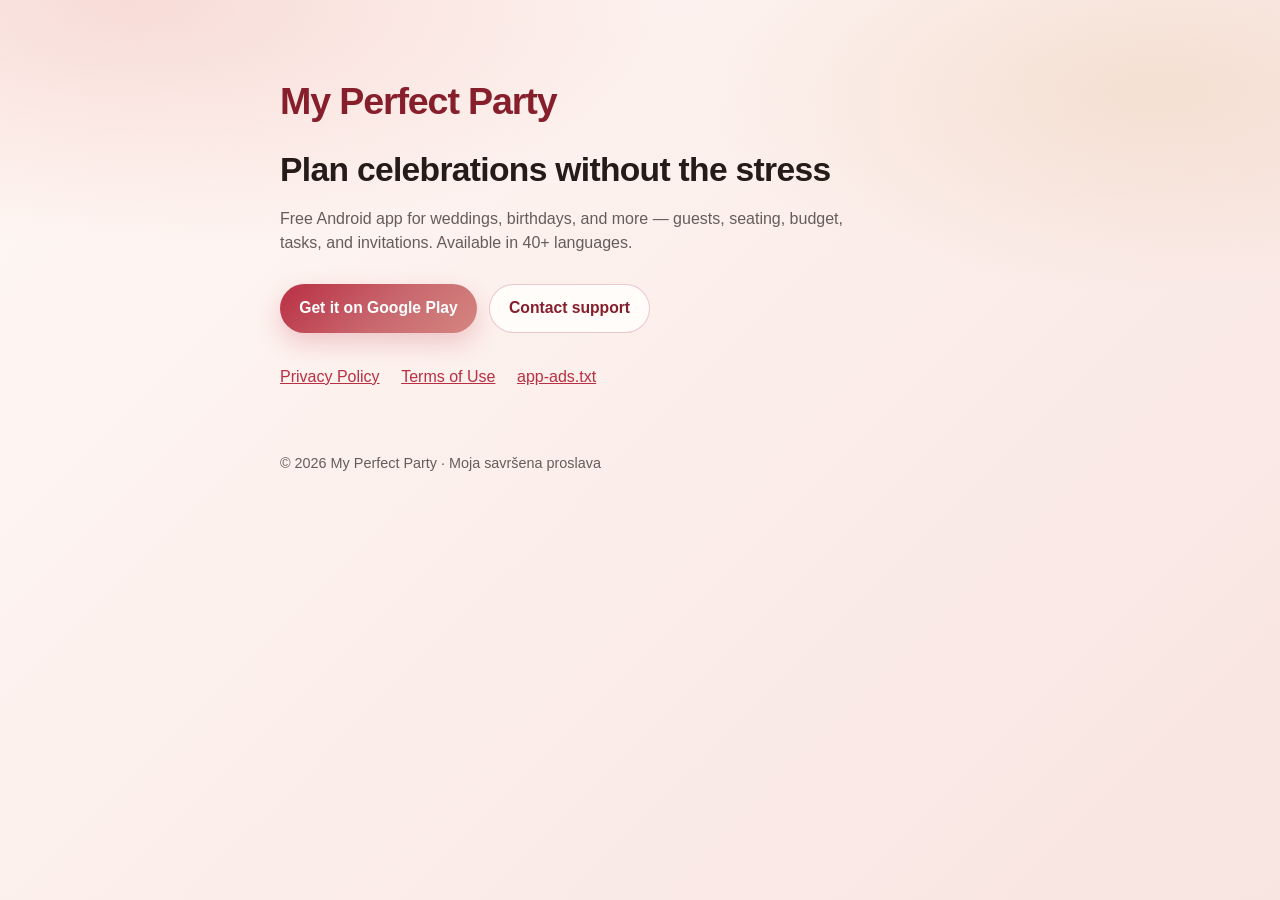
==== index.html @ f5e7899d "first commit" ====
<!DOCTYPE html>
<html lang="en">
  <head>
    <meta charset="utf-8" />
    <meta name="viewport" content="width=device-width, initial-scale=1" />
    <title>My Perfect Party</title>
    <meta
      name="description"
      content="My Perfect Party — free wedding, birthday, and celebration planner for Android."
    />
    <link rel="stylesheet" href="styles.css" />
  </head>
  <body>
    <div class="bg" aria-hidden="true"></div>
    <main class="shell">
      <p class="brand">My Perfect Party</p>
      <h1>Plan celebrations without the stress</h1>
      <p class="lead">
        Free Android app for weddings, birthdays, and more — guests, seating, budget,
        tasks, and invitations. Available in 40+ languages.
      </p>
      <div class="actions">
        <a
          class="btn primary"
          href="https://play.google.com/store/apps/details?id=com.mojasavrsenaproslava.app"
          rel="noopener noreferrer"
          >Get it on Google Play</a
        >
        <a class="btn ghost" href="mailto:mojasavrsenaproslava@gmail.com">Contact support</a>
      </div>
      <nav class="links" aria-label="Legal">
        <a href="privacy.html">Privacy Policy</a>
        <a href="terms.html">Terms of Use</a>
        <a href="app-ads.txt">app-ads.txt</a>
      </nav>
    </main>
    <footer>
      <p>© <span id="year"></span> My Perfect Party · Moja savršena proslava</p>
    </footer>
    <script>
      document.getElementById('year').textContent = String(new Date().getFullYear());
    </script>
  </body>
</html>
---- styles.css ----
:root {
  --primary: #c9686f;
  --primary-dark: #b92f43;
  --burgundy: #861e2b;
  --soft-rose: #d48680;
  --blush: #f2c5c1;
  --soft-pink: #f8e4e1;
  --background: #fff8f4;
  --surface: #fffcfa;
  --text: #251b19;
  --text-secondary: #655d59;
  --gold: #d5a36a;
}

* {
  box-sizing: border-box;
}

html,
body {
  margin: 0;
  min-height: 100%;
}

body {
  font-family: "Segoe UI", "Helvetica Neue", Arial, sans-serif;
  color: var(--text);
  background: var(--background);
  line-height: 1.55;
}

.bg {
  position: fixed;
  inset: 0;
  z-index: -1;
  background:
    radial-gradient(ellipse 80% 50% at 10% 0%, rgba(242, 197, 193, 0.55), transparent 55%),
    radial-gradient(ellipse 70% 45% at 90% 10%, rgba(213, 163, 106, 0.18), transparent 50%),
    linear-gradient(135deg, #fff8f4 0%, #f8e4e1 100%);
}

.shell {
  width: min(720px, calc(100% - 2rem));
  margin: 0 auto;
  padding: 4.5rem 0 3rem;
}

.shell.doc {
  padding-top: 2.5rem;
  padding-bottom: 4rem;
}

.brand {
  margin: 0 0 1.25rem;
  font-size: clamp(1.75rem, 4vw, 2.35rem);
  font-weight: 700;
  letter-spacing: -0.03em;
  color: var(--burgundy);
}

.brand a {
  color: inherit;
  text-decoration: none;
}

h1 {
  margin: 0 0 1rem;
  font-size: clamp(1.55rem, 3.5vw, 2.1rem);
  line-height: 1.2;
  letter-spacing: -0.02em;
  color: var(--text);
  font-weight: 650;
}

h2 {
  margin: 1.75rem 0 0.5rem;
  font-size: 1.1rem;
  color: var(--burgundy);
}

.lead,
.doc p,
.meta {
  color: var(--text-secondary);
  max-width: 38rem;
}

.meta {
  margin-top: -0.35rem;
  font-size: 0.92rem;
}

.actions {
  display: flex;
  flex-wrap: wrap;
  gap: 0.75rem;
  margin: 1.75rem 0 2rem;
}

.btn {
  display: inline-flex;
  align-items: center;
  justify-content: center;
  min-height: 2.85rem;
  padding: 0.7rem 1.2rem;
  border-radius: 999px;
  text-decoration: none;
  font-weight: 600;
  font-size: 0.98rem;
}

.btn.primary {
  color: #fff;
  background: linear-gradient(135deg, #b92f43 0%, #c9686f 55%, #d48680 100%);
  box-shadow: 0 10px 24px rgba(185, 47, 67, 0.22);
}

.btn.ghost {
  color: var(--burgundy);
  background: var(--surface);
  border: 1px solid rgba(201, 104, 111, 0.35);
}

.links {
  display: flex;
  flex-wrap: wrap;
  gap: 1rem 1.35rem;
}

.links a,
.doc a,
.back a {
  color: var(--primary-dark);
}

footer {
  width: min(720px, calc(100% - 2rem));
  margin: 0 auto 2rem;
  color: var(--text-secondary);
  font-size: 0.9rem;
}

.back {
  margin-top: 2.5rem;
}
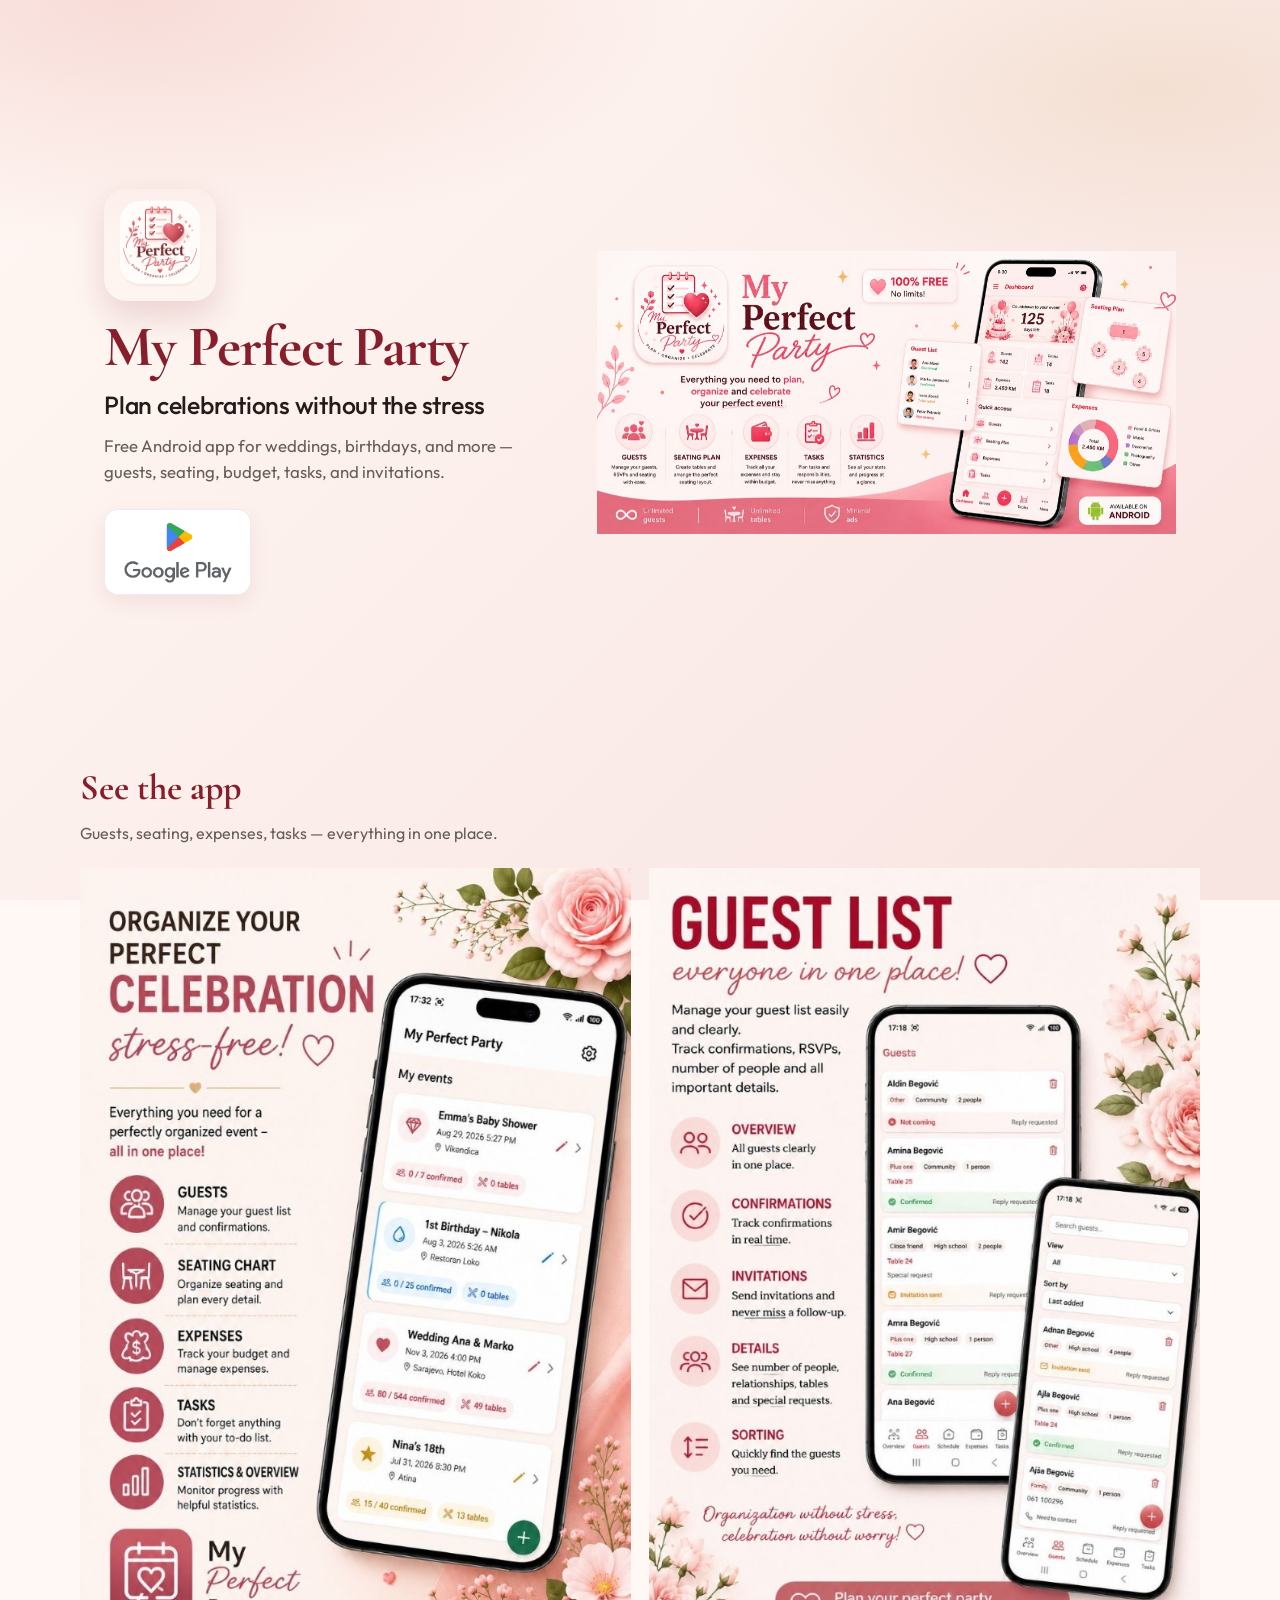
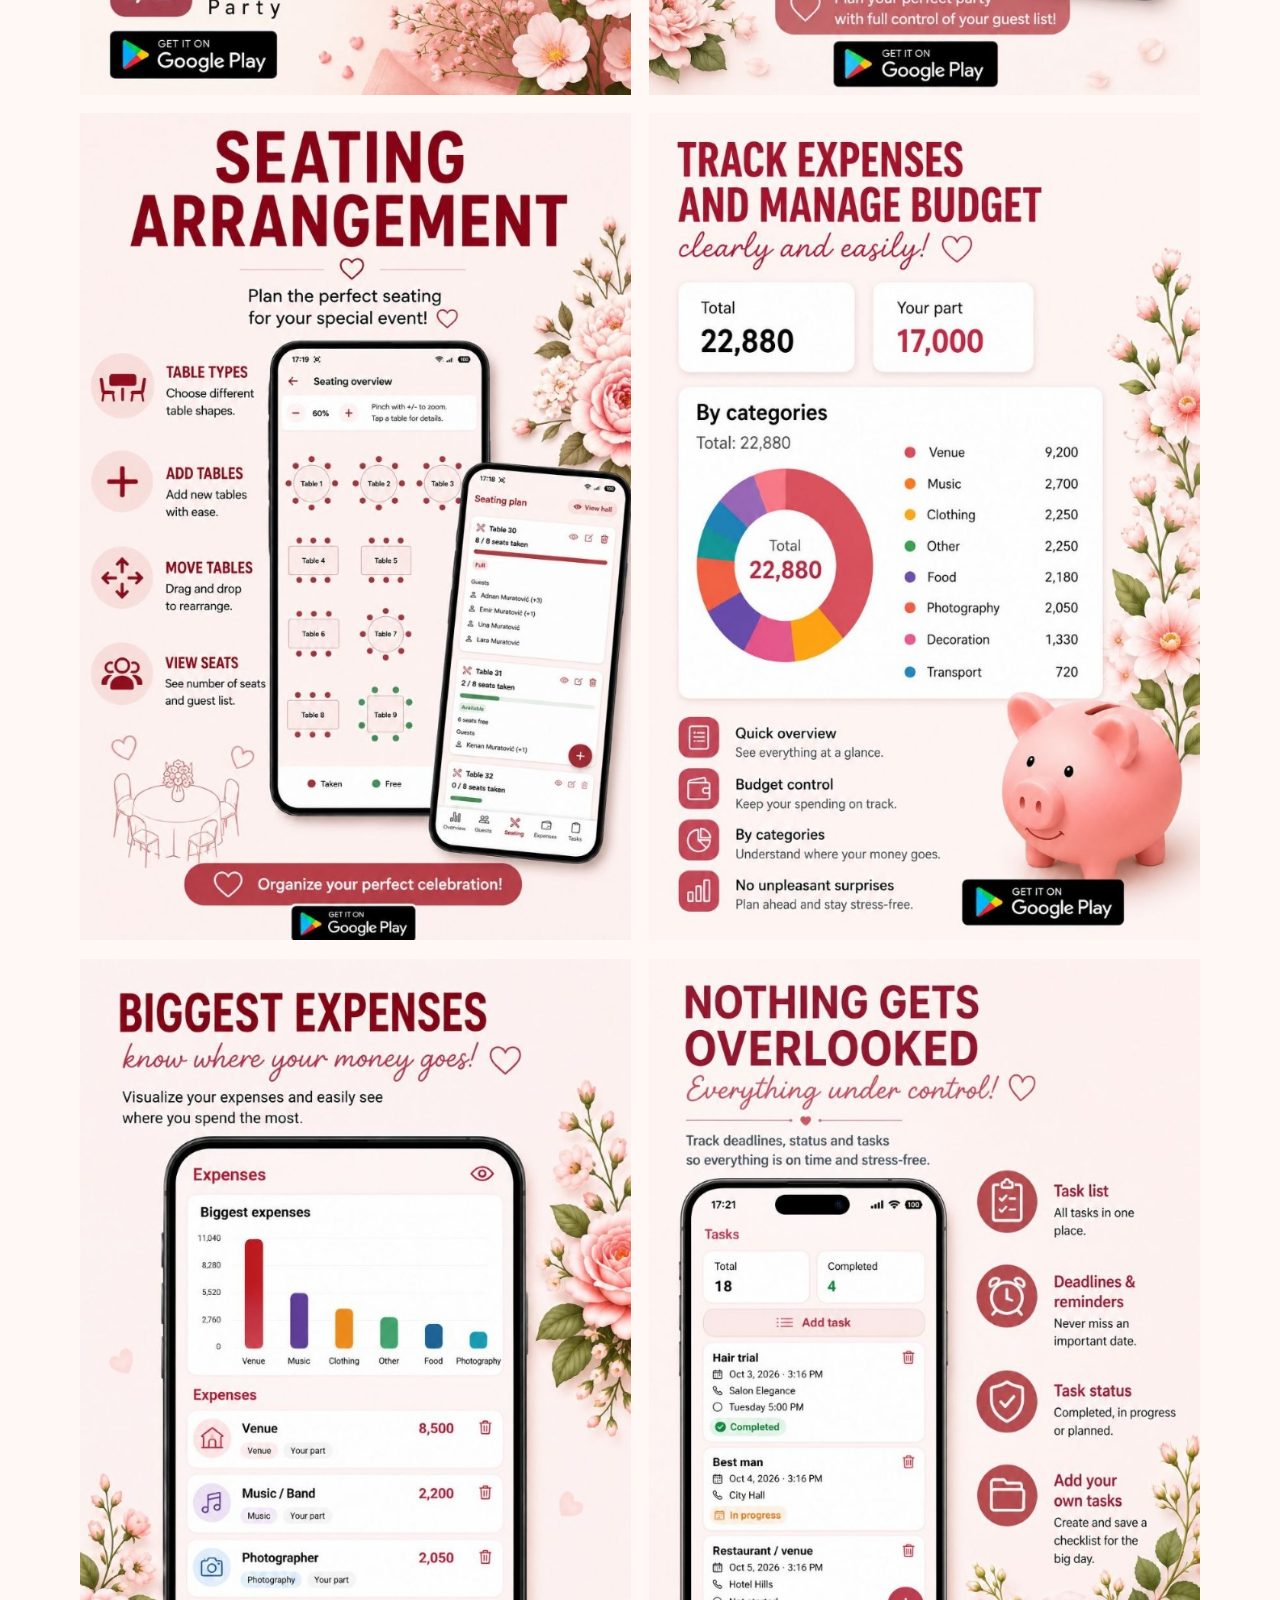
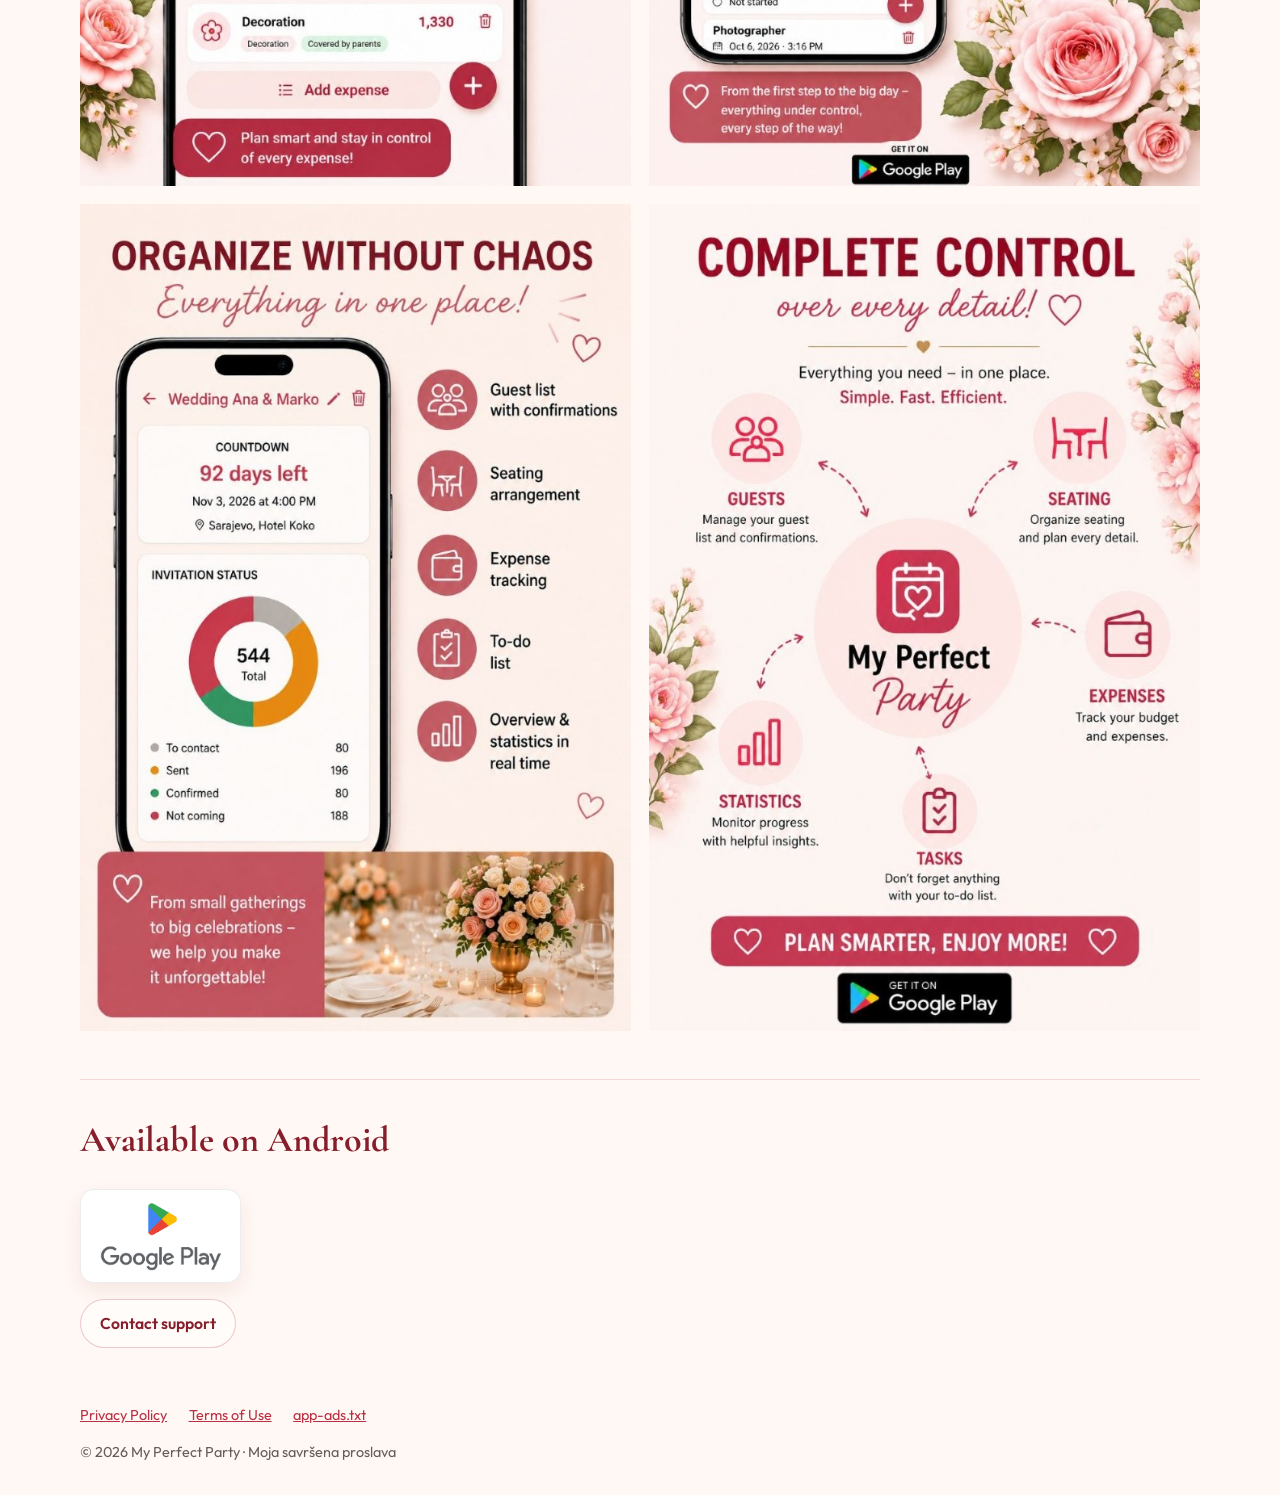
==== commit c0e720fb: "my perfect party" ====
--- a/index.html
+++ b/index.html
@@ -6,37 +6,146 @@
     <title>My Perfect Party</title>
     <meta
       name="description"
-      content="My Perfect Party — free wedding, birthday, and celebration planner for Android."
+      content="My Perfect Party — free wedding, birthday, and celebration planner for Android. Guests, seating, budget, tasks, and more."
+    />
+    <link rel="icon" href="images/app-icon.png" type="image/png" />
+    <link rel="apple-touch-icon" href="images/app-icon.png" />
+    <link rel="preconnect" href="https://fonts.googleapis.com" />
+    <link rel="preconnect" href="https://fonts.gstatic.com" crossorigin />
+    <link
+      href="https://fonts.googleapis.com/css2?family=Cormorant+Garamond:wght@600;700&family=Outfit:wght@400;500;600&display=swap"
+      rel="stylesheet"
     />
     <link rel="stylesheet" href="styles.css" />
   </head>
   <body>
     <div class="bg" aria-hidden="true"></div>
-    <main class="shell">
-      <p class="brand">My Perfect Party</p>
-      <h1>Plan celebrations without the stress</h1>
-      <p class="lead">
-        Free Android app for weddings, birthdays, and more — guests, seating, budget,
-        tasks, and invitations. Available in 40+ languages.
-      </p>
-      <div class="actions">
+
+    <header class="hero">
+      <div class="hero-copy">
+        <img
+          class="app-icon"
+          src="images/app-icon.png"
+          width="112"
+          height="112"
+          alt="My Perfect Party app icon"
+        />
+        <p class="brand">My Perfect Party</p>
+        <h1>Plan celebrations without the stress</h1>
+        <p class="lead">
+          Free Android app for weddings, birthdays, and more — guests, seating,
+          budget, tasks, and invitations.
+        </p>
         <a
-          class="btn primary"
+          class="play-badge"
           href="https://play.google.com/store/apps/details?id=com.mojasavrsenaproslava.app"
           rel="noopener noreferrer"
-          >Get it on Google Play</a
+          aria-label="Get My Perfect Party on Google Play"
         >
+          <img src="images/google-play.png" alt="Google Play" />
+        </a>
+      </div>
+      <a
+        class="hero-visual"
+        href="https://play.google.com/store/apps/details?id=com.mojasavrsenaproslava.app"
+        rel="noopener noreferrer"
+      >
+        <img
+          src="images/promo-hero.png"
+          alt="My Perfect Party — plan, organize, and celebrate your perfect event"
+        />
+      </a>
+    </header>
+
+    <main>
+      <section class="gallery" aria-labelledby="preview-heading">
+        <div class="gallery-intro">
+          <h2 id="preview-heading">See the app</h2>
+          <p>Guests, seating, expenses, tasks — everything in one place.</p>
+        </div>
+        <div class="gallery-grid">
+          <a
+            class="shot"
+            href="https://play.google.com/store/apps/details?id=com.mojasavrsenaproslava.app"
+            rel="noopener noreferrer"
+          >
+            <img src="images/promo-events.png" alt="Organize your perfect celebration" loading="lazy" />
+          </a>
+          <a
+            class="shot"
+            href="https://play.google.com/store/apps/details?id=com.mojasavrsenaproslava.app"
+            rel="noopener noreferrer"
+          >
+            <img src="images/promo-guests.png" alt="Guest list — everyone in one place" loading="lazy" />
+          </a>
+          <a
+            class="shot"
+            href="https://play.google.com/store/apps/details?id=com.mojasavrsenaproslava.app"
+            rel="noopener noreferrer"
+          >
+            <img src="images/promo-seating.png" alt="Seating arrangement" loading="lazy" />
+          </a>
+          <a
+            class="shot"
+            href="https://play.google.com/store/apps/details?id=com.mojasavrsenaproslava.app"
+            rel="noopener noreferrer"
+          >
+            <img src="images/promo-budget.png" alt="Track expenses and manage budget" loading="lazy" />
+          </a>
+          <a
+            class="shot"
+            href="https://play.google.com/store/apps/details?id=com.mojasavrsenaproslava.app"
+            rel="noopener noreferrer"
+          >
+            <img src="images/promo-biggest-expenses.png" alt="Biggest expenses overview" loading="lazy" />
+          </a>
+          <a
+            class="shot"
+            href="https://play.google.com/store/apps/details?id=com.mojasavrsenaproslava.app"
+            rel="noopener noreferrer"
+          >
+            <img src="images/promo-tasks.png" alt="Tasks — nothing gets overlooked" loading="lazy" />
+          </a>
+          <a
+            class="shot"
+            href="https://play.google.com/store/apps/details?id=com.mojasavrsenaproslava.app"
+            rel="noopener noreferrer"
+          >
+            <img src="images/promo-organize.png" alt="Organize without chaos" loading="lazy" />
+          </a>
+          <a
+            class="shot"
+            href="https://play.google.com/store/apps/details?id=com.mojasavrsenaproslava.app"
+            rel="noopener noreferrer"
+          >
+            <img src="images/promo-complete-control.png" alt="Complete control over every detail" loading="lazy" />
+          </a>
+        </div>
+      </section>
+
+      <section class="cta-band">
+        <p class="cta-title">Available on Android</p>
+        <a
+          class="play-badge play-badge-lg"
+          href="https://play.google.com/store/apps/details?id=com.mojasavrsenaproslava.app"
+          rel="noopener noreferrer"
+          aria-label="Get My Perfect Party on Google Play"
+        >
+          <img src="images/google-play.png" alt="Google Play" />
+        </a>
         <a class="btn ghost" href="mailto:mojasavrsenaproslava@gmail.com">Contact support</a>
-      </div>
+      </section>
+    </main>
+
+    <footer>
       <nav class="links" aria-label="Legal">
         <a href="privacy.html">Privacy Policy</a>
         <a href="terms.html">Terms of Use</a>
         <a href="app-ads.txt">app-ads.txt</a>
       </nav>
-    </main>
-    <footer>
       <p>© <span id="year"></span> My Perfect Party · Moja savršena proslava</p>
     </footer>
+
     <script>
       document.getElementById('year').textContent = String(new Date().getFullYear());
     </script>
--- a/styles.css
+++ b/styles.css
@@ -10,6 +10,8 @@
   --text: #251b19;
   --text-secondary: #655d59;
   --gold: #d5a36a;
+  --font-display: "Cormorant Garamond", Georgia, serif;
+  --font-body: "Outfit", "Segoe UI", sans-serif;
 }
 
 * {
@@ -23,10 +25,16 @@
 }
 
 body {
-  font-family: "Segoe UI", "Helvetica Neue", Arial, sans-serif;
+  font-family: var(--font-body);
   color: var(--text);
   background: var(--background);
   line-height: 1.55;
+}
+
+img {
+  max-width: 100%;
+  height: auto;
+  display: block;
 }
 
 .bg {
@@ -39,22 +47,69 @@
     linear-gradient(135deg, #fff8f4 0%, #f8e4e1 100%);
 }
 
-.shell {
-  width: min(720px, calc(100% - 2rem));
+@keyframes fadeUp {
+  from {
+    opacity: 0;
+    transform: translateY(18px);
+  }
+  to {
+    opacity: 1;
+    transform: translateY(0);
+  }
+}
+
+@keyframes softPulse {
+  0%,
+  100% {
+    transform: scale(1);
+  }
+  50% {
+    transform: scale(1.03);
+  }
+}
+
+@keyframes driftIn {
+  from {
+    opacity: 0;
+    transform: translateX(24px) scale(0.98);
+  }
+  to {
+    opacity: 1;
+    transform: translateX(0) scale(1);
+  }
+}
+
+/* —— Landing hero —— */
+.hero {
+  display: grid;
+  grid-template-columns: 1fr;
+  gap: 2rem;
+  width: min(1120px, 100%);
   margin: 0 auto;
-  padding: 4.5rem 0 3rem;
-}
-
-.shell.doc {
-  padding-top: 2.5rem;
-  padding-bottom: 4rem;
+  padding: 2.5rem 1.25rem 1.5rem;
+  align-items: center;
+}
+
+.hero-copy {
+  animation: fadeUp 0.7s ease both;
+}
+
+.app-icon {
+  width: 96px;
+  height: 96px;
+  border-radius: 22px;
+  margin-bottom: 1rem;
+  box-shadow: 0 14px 32px rgba(134, 30, 43, 0.16);
+  animation: softPulse 3.2s ease-in-out infinite;
 }
 
 .brand {
-  margin: 0 0 1.25rem;
-  font-size: clamp(1.75rem, 4vw, 2.35rem);
+  margin: 0 0 0.65rem;
+  font-family: var(--font-display);
+  font-size: clamp(2.4rem, 6vw, 3.6rem);
   font-weight: 700;
-  letter-spacing: -0.03em;
+  letter-spacing: -0.02em;
+  line-height: 1.05;
   color: var(--burgundy);
 }
 
@@ -63,38 +118,149 @@
   text-decoration: none;
 }
 
-h1 {
-  margin: 0 0 1rem;
-  font-size: clamp(1.55rem, 3.5vw, 2.1rem);
-  line-height: 1.2;
-  letter-spacing: -0.02em;
+.hero h1 {
+  margin: 0 0 0.75rem;
+  font-family: var(--font-body);
+  font-size: clamp(1.2rem, 2.6vw, 1.55rem);
+  line-height: 1.35;
+  letter-spacing: -0.01em;
   color: var(--text);
-  font-weight: 650;
-}
-
-h2 {
-  margin: 1.75rem 0 0.5rem;
-  font-size: 1.1rem;
-  color: var(--burgundy);
+  font-weight: 500;
 }
 
 .lead,
 .doc p,
 .meta {
   color: var(--text-secondary);
-  max-width: 38rem;
-}
-
-.meta {
-  margin-top: -0.35rem;
-  font-size: 0.92rem;
-}
-
-.actions {
+  max-width: 34rem;
+}
+
+.hero .lead {
+  margin: 0 0 1.5rem;
+  font-size: 1.05rem;
+}
+
+.play-badge {
+  display: inline-flex;
+  align-items: center;
+  justify-content: center;
+  padding: 0.55rem 0.85rem;
+  background: #fff;
+  border-radius: 14px;
+  border: 1px solid rgba(37, 27, 25, 0.08);
+  box-shadow: 0 8px 20px rgba(134, 30, 43, 0.08);
+  transition: transform 0.25s ease, box-shadow 0.25s ease;
+}
+
+.play-badge img {
+  width: 118px;
+  height: auto;
+}
+
+.play-badge:hover,
+.play-badge:focus-visible {
+  transform: translateY(-2px);
+  box-shadow: 0 12px 28px rgba(134, 30, 43, 0.14);
+}
+
+.play-badge-lg img {
+  width: 132px;
+}
+
+.hero-visual {
+  display: block;
+  animation: driftIn 0.9s 0.15s ease both;
+}
+
+.hero-visual img {
+  width: 100%;
+  border-radius: 0;
+}
+
+@media (min-width: 900px) {
+  .hero {
+    grid-template-columns: minmax(280px, 0.9fr) minmax(0, 1.15fr);
+    gap: 2.5rem;
+    padding: 3.5rem 1.5rem 2rem;
+    min-height: min(88vh, 760px);
+  }
+
+  .app-icon {
+    width: 112px;
+    height: 112px;
+  }
+}
+
+/* —— Gallery —— */
+.gallery {
+  width: min(1120px, calc(100% - 2rem));
+  margin: 0 auto 3rem;
+  animation: fadeUp 0.8s 0.25s ease both;
+}
+
+.gallery-intro {
+  margin-bottom: 1.35rem;
+}
+
+.gallery-intro h2,
+.cta-title {
+  margin: 0 0 0.35rem;
+  font-family: var(--font-display);
+  font-size: clamp(1.75rem, 3.5vw, 2.25rem);
+  color: var(--burgundy);
+  font-weight: 700;
+}
+
+.gallery-intro p {
+  margin: 0;
+  color: var(--text-secondary);
+}
+
+.gallery-grid {
+  display: grid;
+  grid-template-columns: 1fr;
+  gap: 1rem;
+}
+
+@media (min-width: 640px) {
+  .gallery-grid {
+    grid-template-columns: repeat(2, 1fr);
+    gap: 1.15rem;
+  }
+}
+
+.shot {
+  display: block;
+  overflow: hidden;
+  text-decoration: none;
+  transition: transform 0.3s ease;
+}
+
+.shot img {
+  width: 100%;
+  transition: transform 0.45s ease;
+}
+
+.shot:hover,
+.shot:focus-visible {
+  transform: translateY(-3px);
+}
+
+.shot:hover img,
+.shot:focus-visible img {
+  transform: scale(1.02);
+}
+
+/* —— CTA band —— */
+.cta-band {
+  width: min(1120px, calc(100% - 2rem));
+  margin: 0 auto 3rem;
+  padding: 2rem 0 0.5rem;
   display: flex;
-  flex-wrap: wrap;
-  gap: 0.75rem;
-  margin: 1.75rem 0 2rem;
+  flex-direction: column;
+  align-items: flex-start;
+  gap: 1rem;
+  border-top: 1px solid rgba(201, 104, 111, 0.22);
 }
 
 .btn {
@@ -125,6 +291,7 @@
   display: flex;
   flex-wrap: wrap;
   gap: 1rem 1.35rem;
+  margin-bottom: 0.75rem;
 }
 
 .links a,
@@ -134,12 +301,75 @@
 }
 
 footer {
-  width: min(720px, calc(100% - 2rem));
+  width: min(1120px, calc(100% - 2rem));
   margin: 0 auto 2rem;
   color: var(--text-secondary);
   font-size: 0.9rem;
 }
 
+/* —— Legal / doc pages —— */
+.shell {
+  width: min(720px, calc(100% - 2rem));
+  margin: 0 auto;
+  padding: 4.5rem 0 3rem;
+}
+
+.shell.doc {
+  padding-top: 2.5rem;
+  padding-bottom: 4rem;
+}
+
+.shell .brand {
+  margin: 0 0 1.25rem;
+  font-size: clamp(1.75rem, 4vw, 2.35rem);
+}
+
+.shell h1 {
+  margin: 0 0 1rem;
+  font-size: clamp(1.55rem, 3.5vw, 2.1rem);
+  line-height: 1.2;
+  letter-spacing: -0.02em;
+  color: var(--text);
+  font-weight: 650;
+  font-family: var(--font-body);
+}
+
+h2 {
+  margin: 1.75rem 0 0.5rem;
+  font-size: 1.1rem;
+  color: var(--burgundy);
+}
+
+.meta {
+  margin-top: -0.35rem;
+  font-size: 0.92rem;
+}
+
+.actions {
+  display: flex;
+  flex-wrap: wrap;
+  gap: 0.75rem;
+  margin: 1.75rem 0 2rem;
+}
+
+.shell + footer,
+.doc ~ footer {
+  width: min(720px, calc(100% - 2rem));
+}
+
 .back {
   margin-top: 2.5rem;
 }
+
+@media (prefers-reduced-motion: reduce) {
+  .hero-copy,
+  .hero-visual,
+  .gallery,
+  .app-icon,
+  .shot,
+  .shot img,
+  .play-badge {
+    animation: none;
+    transition: none;
+  }
+}
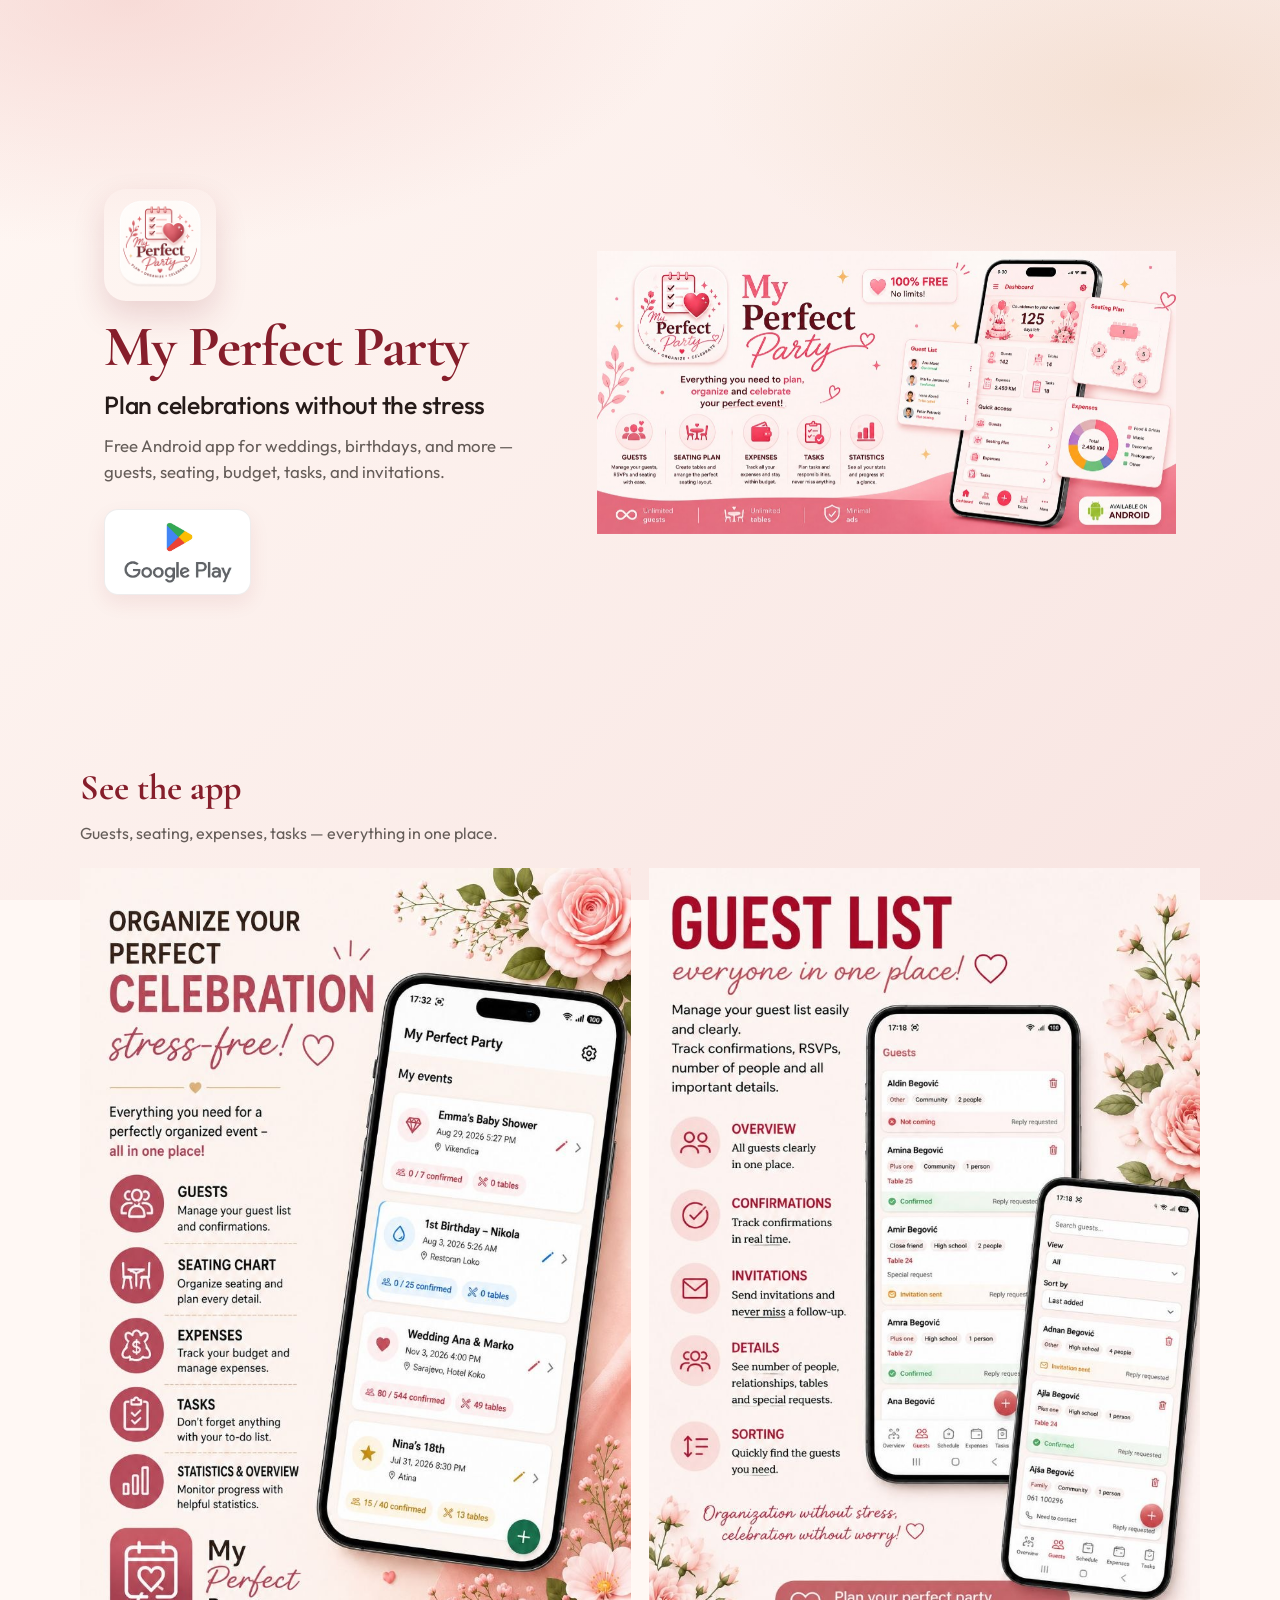
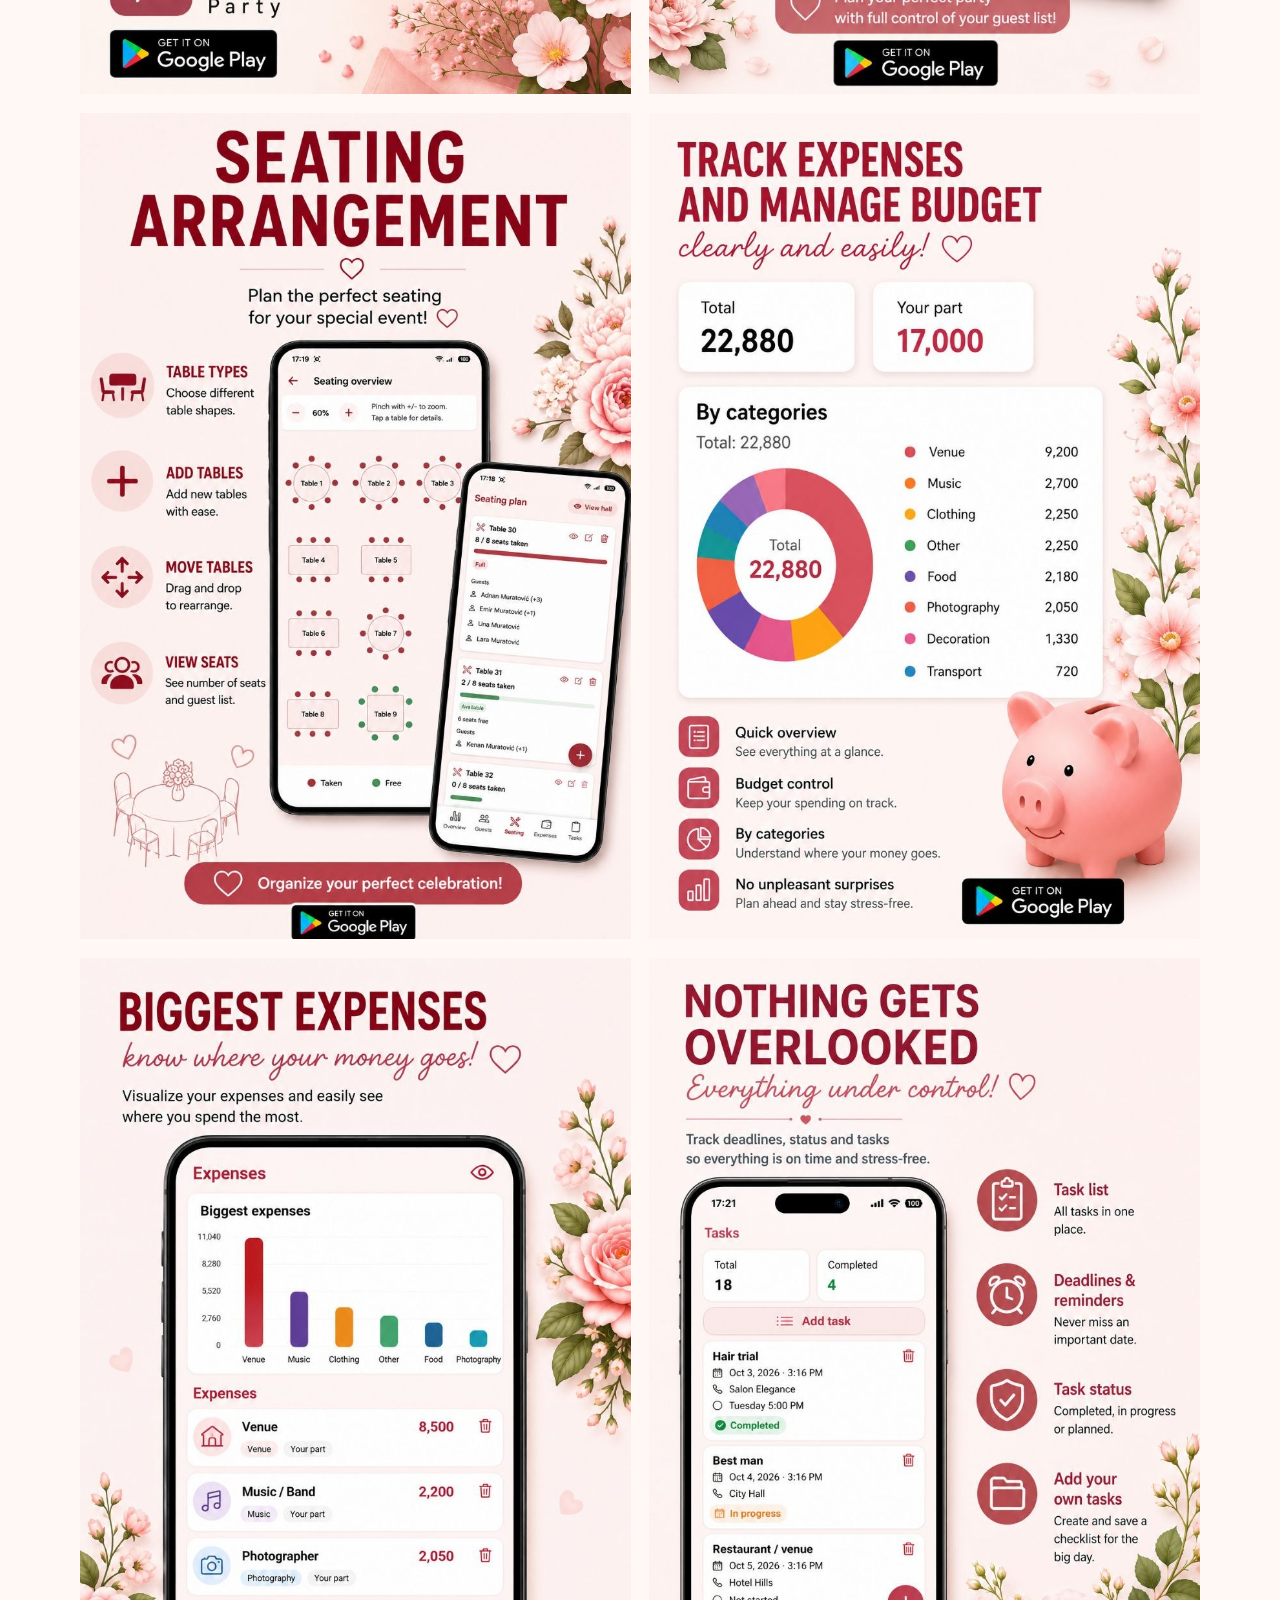
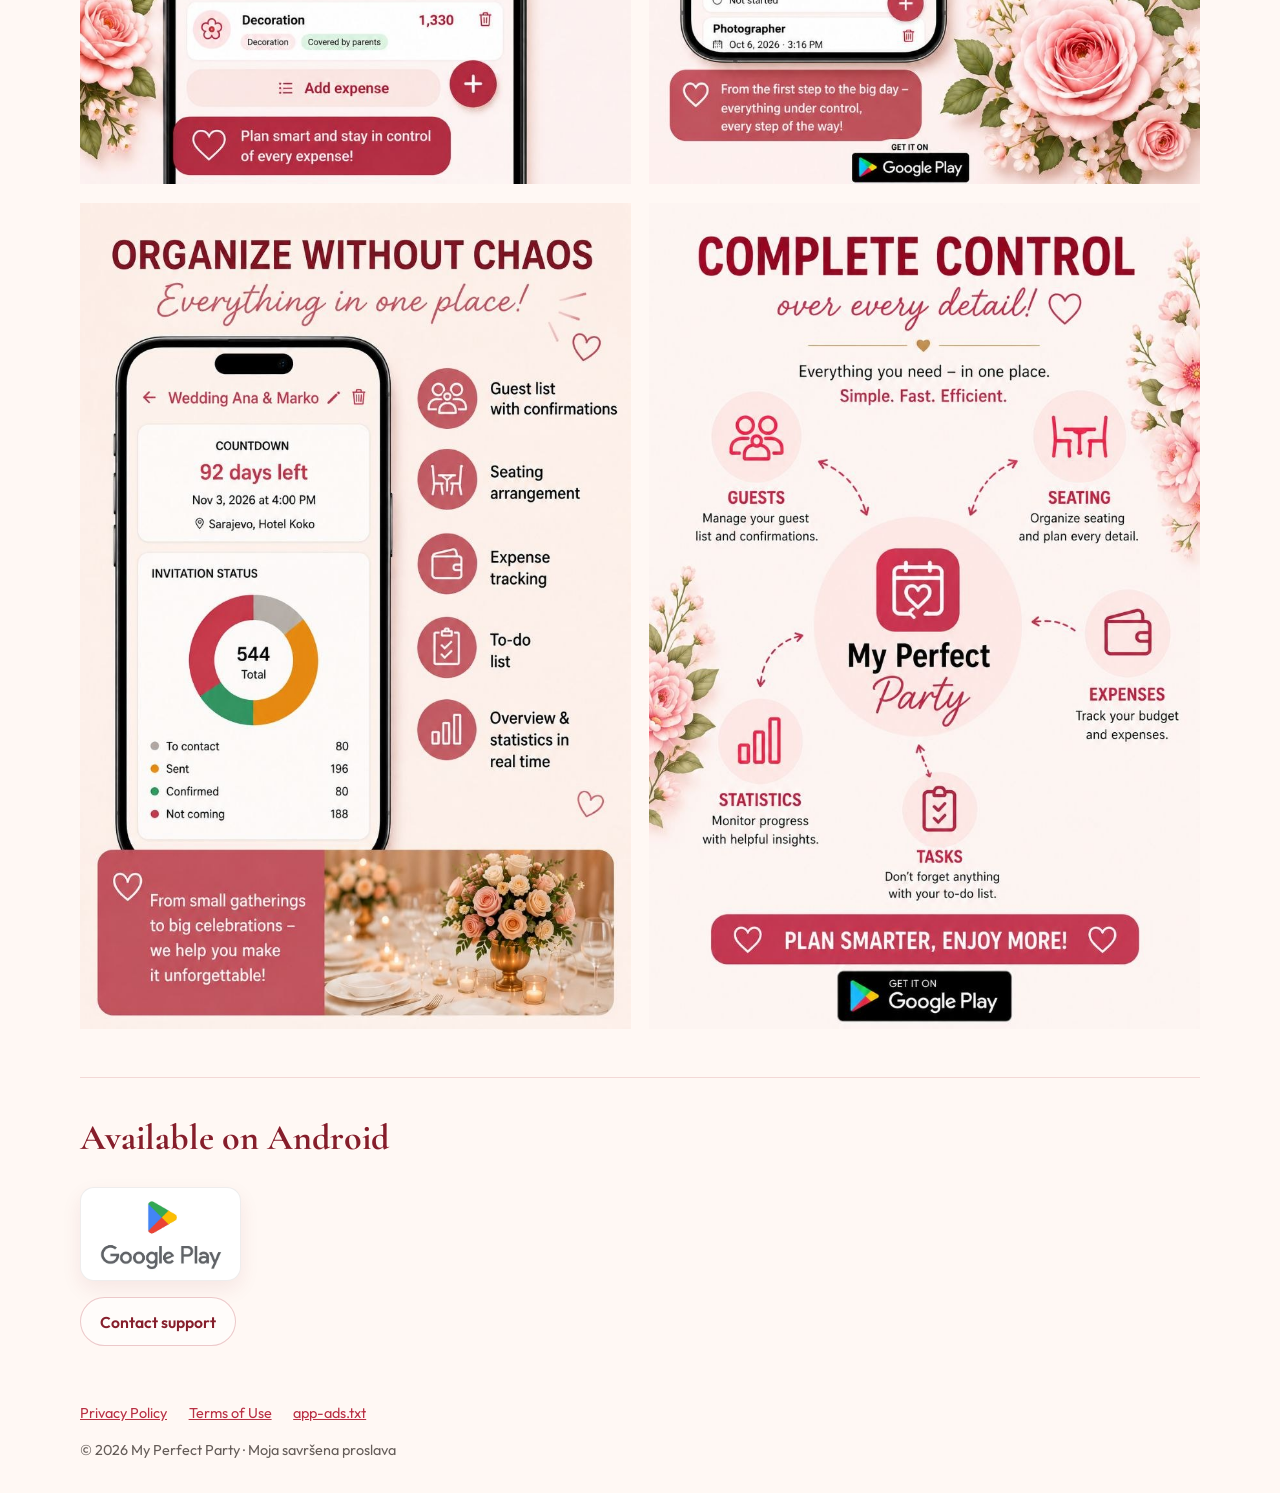
==== commit 49c40b69: "changed images" ====
--- a/index.html
+++ b/index.html
@@ -69,56 +69,56 @@
             href="https://play.google.com/store/apps/details?id=com.mojasavrsenaproslava.app"
             rel="noopener noreferrer"
           >
-            <img src="images/promo-events.png" alt="Organize your perfect celebration" loading="lazy" />
+            <img src="images/photo_2026-08-10_14-23-17.jpg" alt="Organize your perfect celebration" loading="lazy" />
           </a>
           <a
             class="shot"
             href="https://play.google.com/store/apps/details?id=com.mojasavrsenaproslava.app"
             rel="noopener noreferrer"
           >
-            <img src="images/promo-guests.png" alt="Guest list — everyone in one place" loading="lazy" />
+            <img src="images/photo_2026-08-10_14-23-35.jpg" alt="Guest list — everyone in one place" loading="lazy" />
           </a>
           <a
             class="shot"
             href="https://play.google.com/store/apps/details?id=com.mojasavrsenaproslava.app"
             rel="noopener noreferrer"
           >
-            <img src="images/promo-seating.png" alt="Seating arrangement" loading="lazy" />
+            <img src="images/photo_2026-08-10_14-23-37.jpg" alt="Seating arrangement" loading="lazy" />
           </a>
           <a
             class="shot"
             href="https://play.google.com/store/apps/details?id=com.mojasavrsenaproslava.app"
             rel="noopener noreferrer"
           >
-            <img src="images/promo-budget.png" alt="Track expenses and manage budget" loading="lazy" />
+            <img src="images/photo_2026-08-10_14-23-25.jpg" alt="Track expenses and manage budget" loading="lazy" />
           </a>
           <a
             class="shot"
             href="https://play.google.com/store/apps/details?id=com.mojasavrsenaproslava.app"
             rel="noopener noreferrer"
           >
-            <img src="images/promo-biggest-expenses.png" alt="Biggest expenses overview" loading="lazy" />
+            <img src="images/photo_2026-08-10_14-23-27.jpg" alt="Biggest expenses overview" loading="lazy" />
           </a>
           <a
             class="shot"
             href="https://play.google.com/store/apps/details?id=com.mojasavrsenaproslava.app"
             rel="noopener noreferrer"
           >
-            <img src="images/promo-tasks.png" alt="Tasks — nothing gets overlooked" loading="lazy" />
+            <img src="images/photo_2026-08-10_14-23-22.jpg" alt="Tasks — nothing gets overlooked" loading="lazy" />
           </a>
           <a
             class="shot"
             href="https://play.google.com/store/apps/details?id=com.mojasavrsenaproslava.app"
             rel="noopener noreferrer"
           >
-            <img src="images/promo-organize.png" alt="Organize without chaos" loading="lazy" />
+            <img src="images/photo_2026-08-10_14-23-20.jpg" alt="Organize without chaos" loading="lazy" />
           </a>
           <a
             class="shot"
             href="https://play.google.com/store/apps/details?id=com.mojasavrsenaproslava.app"
             rel="noopener noreferrer"
           >
-            <img src="images/promo-complete-control.png" alt="Complete control over every detail" loading="lazy" />
+            <img src="images/photo_2026-08-10_14-23-24.jpg" alt="Complete control over every detail" loading="lazy" />
           </a>
         </div>
       </section>
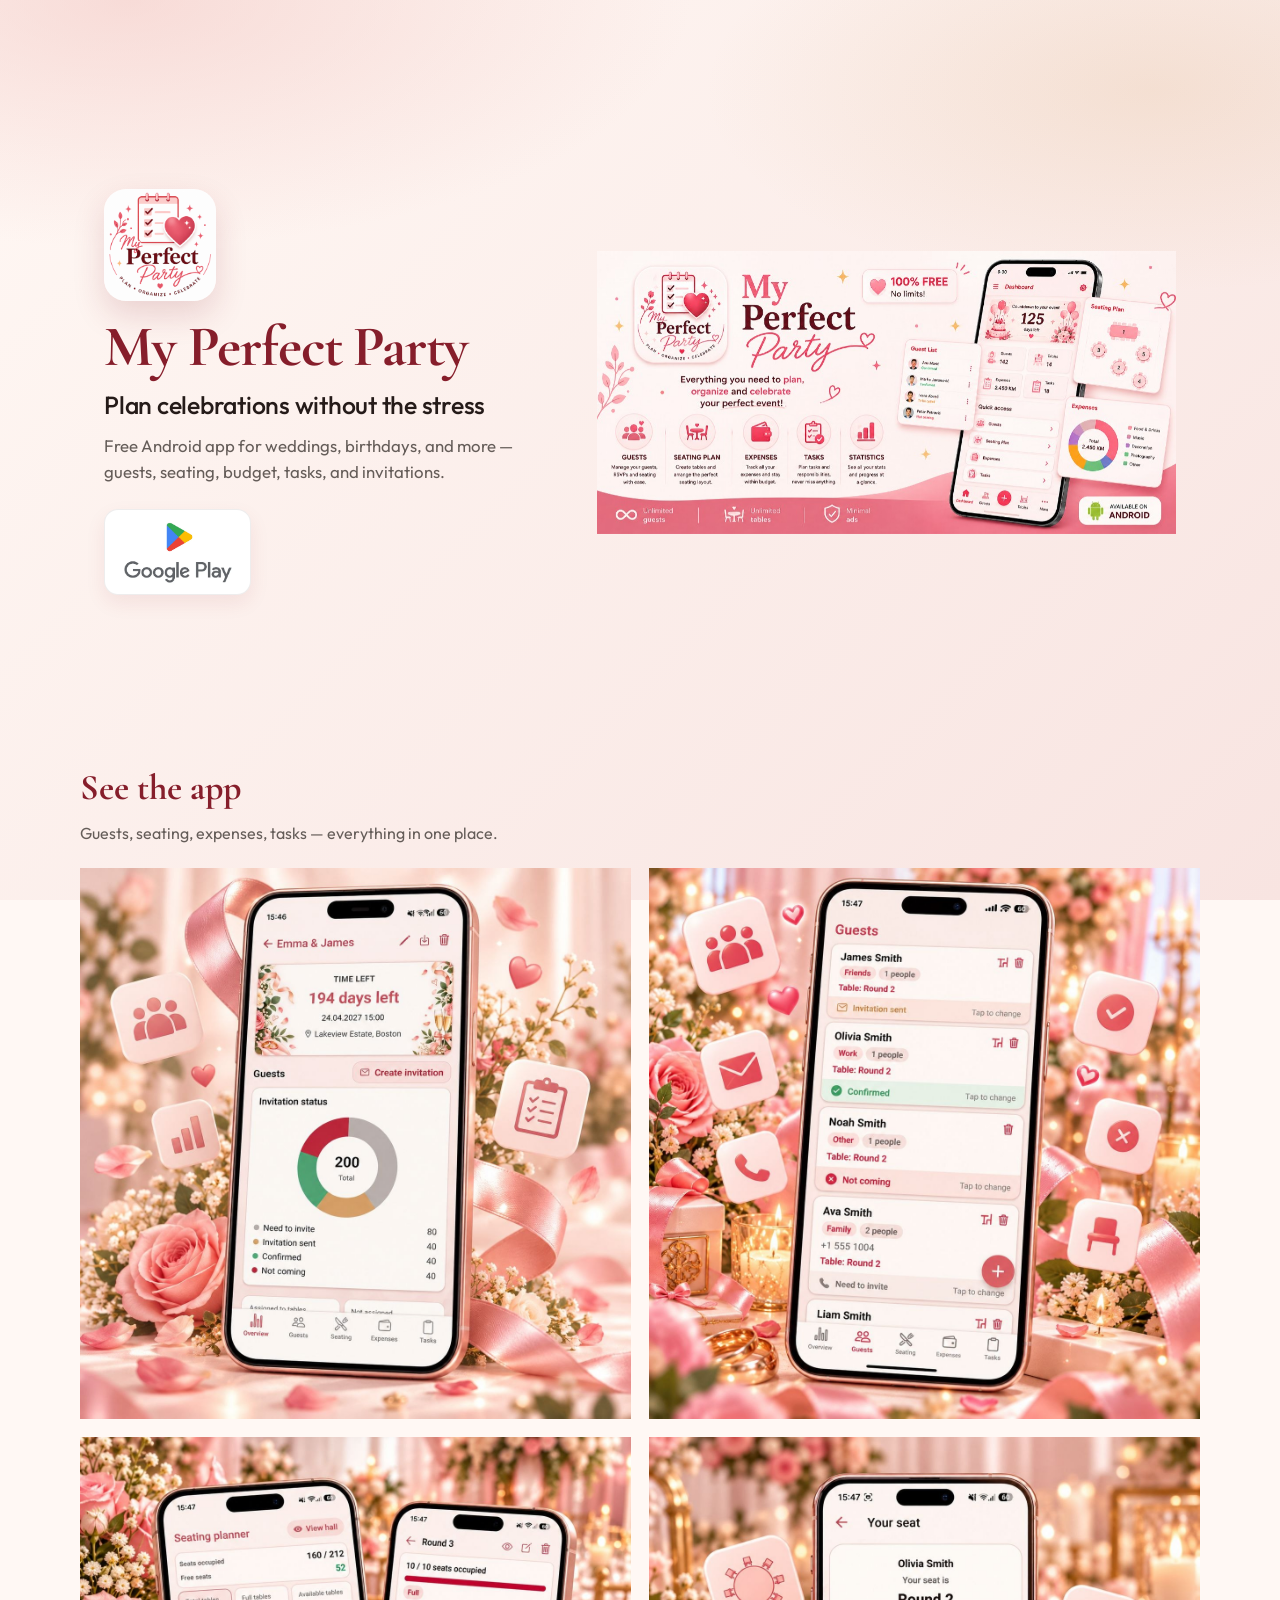
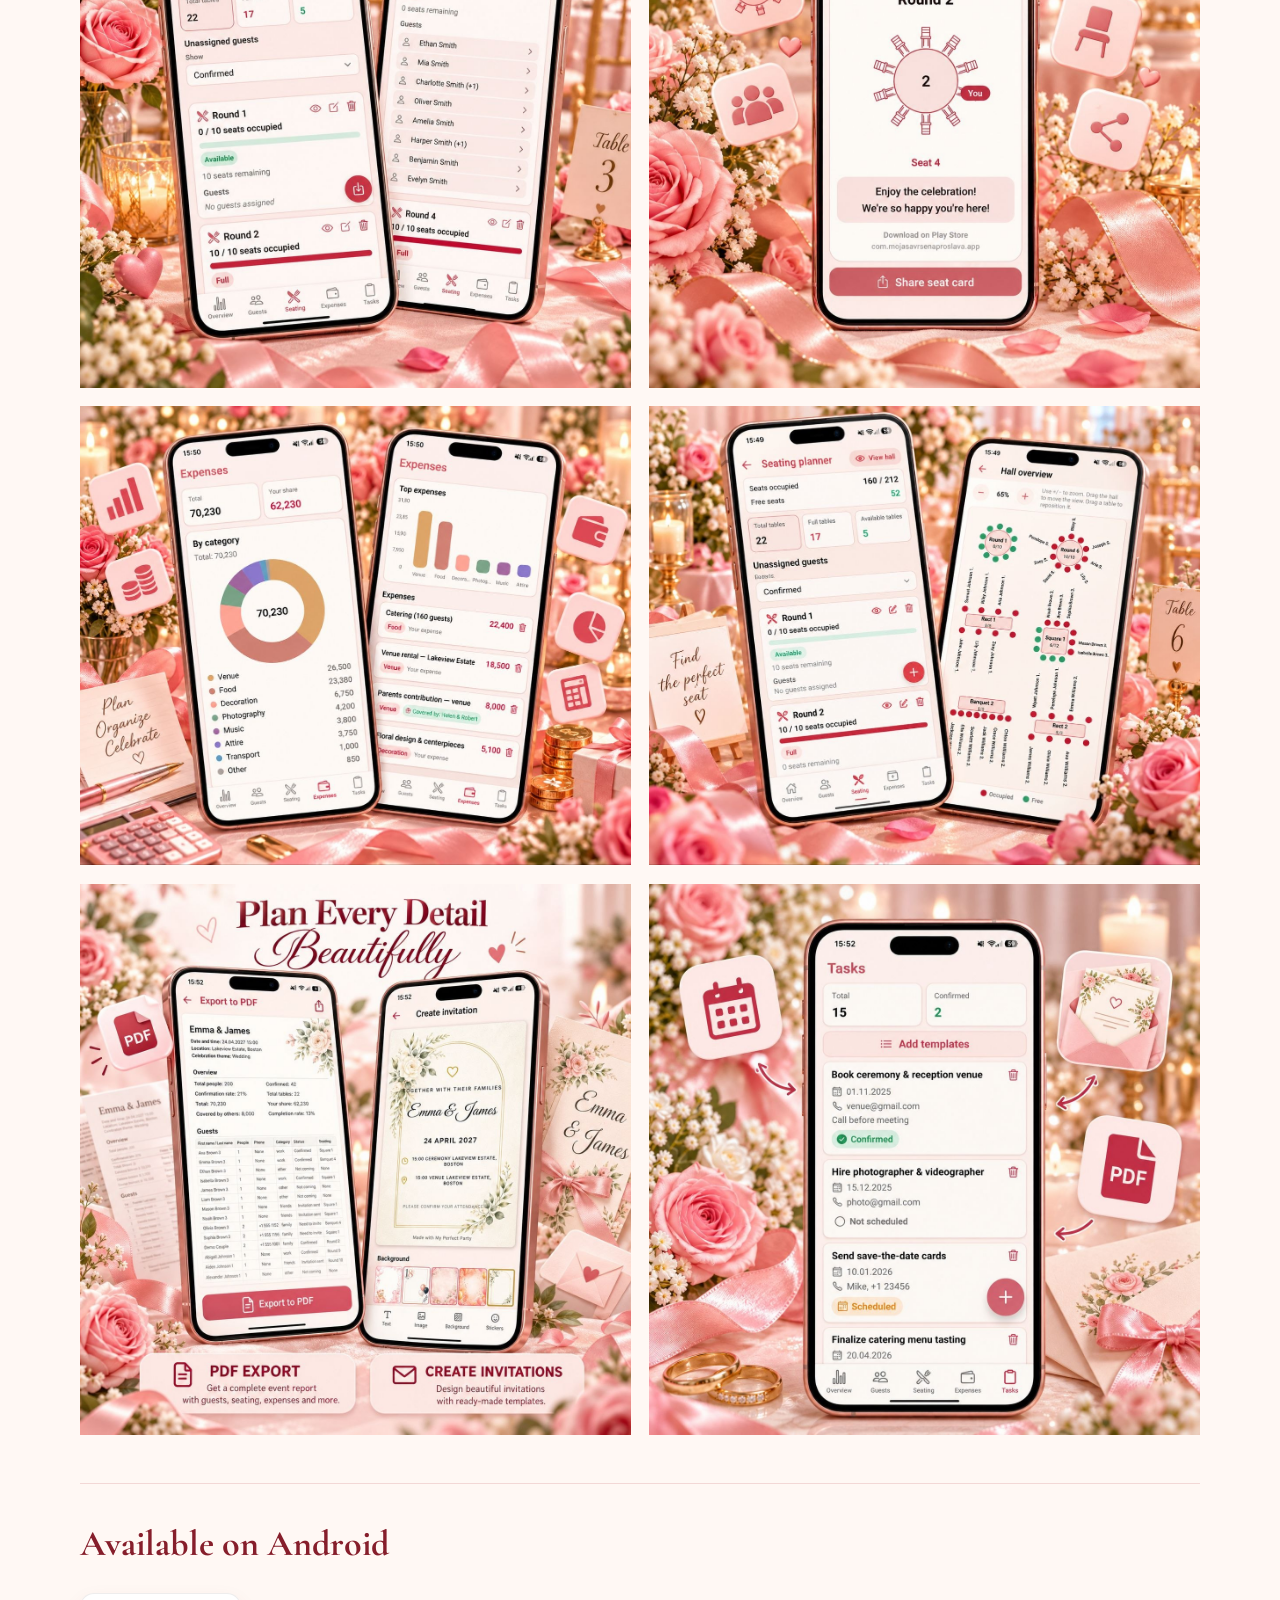
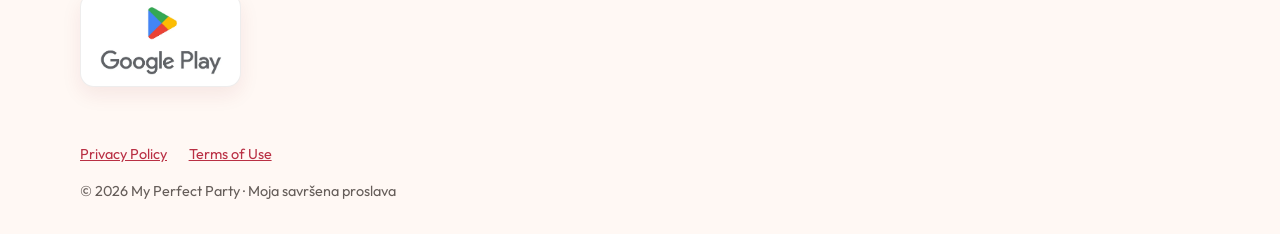
==== commit 6e77bdb3: "new images" ====
--- a/index.html
+++ b/index.html
@@ -8,8 +8,8 @@
       name="description"
       content="My Perfect Party — free wedding, birthday, and celebration planner for Android. Guests, seating, budget, tasks, and more."
     />
-    <link rel="icon" href="images/app-icon.png" type="image/png" />
-    <link rel="apple-touch-icon" href="images/app-icon.png" />
+    <link rel="icon" href="images/icon.png" type="image/png" />
+    <link rel="apple-touch-icon" href="images/icon.png" />
     <link rel="preconnect" href="https://fonts.googleapis.com" />
     <link rel="preconnect" href="https://fonts.gstatic.com" crossorigin />
     <link
@@ -25,7 +25,7 @@
       <div class="hero-copy">
         <img
           class="app-icon"
-          src="images/app-icon.png"
+          src="images/icon.png"
           width="112"
           height="112"
           alt="My Perfect Party app icon"
@@ -69,56 +69,56 @@
             href="https://play.google.com/store/apps/details?id=com.mojasavrsenaproslava.app"
             rel="noopener noreferrer"
           >
-            <img src="images/photo_2026-08-10_14-23-17.jpg" alt="Organize your perfect celebration" loading="lazy" />
+            <img src="new-images/photo_2026-10-12_16-09-51.jpg" alt="Event overview with days left and invitation status" loading="lazy" />
           </a>
           <a
             class="shot"
             href="https://play.google.com/store/apps/details?id=com.mojasavrsenaproslava.app"
             rel="noopener noreferrer"
           >
-            <img src="images/photo_2026-08-10_14-23-35.jpg" alt="Guest list — everyone in one place" loading="lazy" />
+            <img src="new-images/photo_2026-10-12_16-09-53.jpg" alt="Guest list with invitation status" loading="lazy" />
           </a>
           <a
             class="shot"
             href="https://play.google.com/store/apps/details?id=com.mojasavrsenaproslava.app"
             rel="noopener noreferrer"
           >
-            <img src="images/photo_2026-08-10_14-23-37.jpg" alt="Seating arrangement" loading="lazy" />
+            <img src="new-images/photo_2026-10-12_16-09-58.jpg" alt="Seating planner for each table" loading="lazy" />
           </a>
           <a
             class="shot"
             href="https://play.google.com/store/apps/details?id=com.mojasavrsenaproslava.app"
             rel="noopener noreferrer"
           >
-            <img src="images/photo_2026-08-10_14-23-25.jpg" alt="Track expenses and manage budget" loading="lazy" />
+            <img src="new-images/photo_2026-10-12_16-09-55.jpg" alt="A guest seat card for Round 2" loading="lazy" />
           </a>
           <a
             class="shot"
             href="https://play.google.com/store/apps/details?id=com.mojasavrsenaproslava.app"
             rel="noopener noreferrer"
           >
-            <img src="images/photo_2026-08-10_14-23-27.jpg" alt="Biggest expenses overview" loading="lazy" />
+            <img src="new-images/x-1.jpg" alt="Expenses by category and top costs" loading="lazy" />
           </a>
           <a
             class="shot"
             href="https://play.google.com/store/apps/details?id=com.mojasavrsenaproslava.app"
             rel="noopener noreferrer"
           >
-            <img src="images/photo_2026-08-10_14-23-22.jpg" alt="Tasks — nothing gets overlooked" loading="lazy" />
+            <img src="new-images/x-2.jpg" alt="Seating planner and hall overview" loading="lazy" />
           </a>
           <a
             class="shot"
             href="https://play.google.com/store/apps/details?id=com.mojasavrsenaproslava.app"
             rel="noopener noreferrer"
           >
-            <img src="images/photo_2026-08-10_14-23-20.jpg" alt="Organize without chaos" loading="lazy" />
+            <img src="new-images/photo_2026-10-12_16-21-31.jpg" alt="Export a PDF and create invitations" loading="lazy" />
           </a>
           <a
             class="shot"
             href="https://play.google.com/store/apps/details?id=com.mojasavrsenaproslava.app"
             rel="noopener noreferrer"
           >
-            <img src="images/photo_2026-08-10_14-23-24.jpg" alt="Complete control over every detail" loading="lazy" />
+            <img src="new-images/photo_2026-10-12_16-21-35.jpg" alt="Tasks for the celebration" loading="lazy" />
           </a>
         </div>
       </section>
@@ -133,7 +133,6 @@
         >
           <img src="images/google-play.png" alt="Google Play" />
         </a>
-        <a class="btn ghost" href="mailto:mojasavrsenaproslava@gmail.com">Contact support</a>
       </section>
     </main>
 
@@ -141,7 +140,6 @@
       <nav class="links" aria-label="Legal">
         <a href="privacy.html">Privacy Policy</a>
         <a href="terms.html">Terms of Use</a>
-        <a href="app-ads.txt">app-ads.txt</a>
       </nav>
       <p>© <span id="year"></span> My Perfect Party · Moja savršena proslava</p>
     </footer>
--- a/styles.css
+++ b/styles.css
@@ -218,13 +218,12 @@
 
 .gallery-grid {
   display: grid;
-  grid-template-columns: 1fr;
-  gap: 1rem;
+  grid-template-columns: repeat(2, minmax(0, 1fr));
+  gap: 0.85rem;
 }
 
 @media (min-width: 640px) {
   .gallery-grid {
-    grid-template-columns: repeat(2, 1fr);
     gap: 1.15rem;
   }
 }
